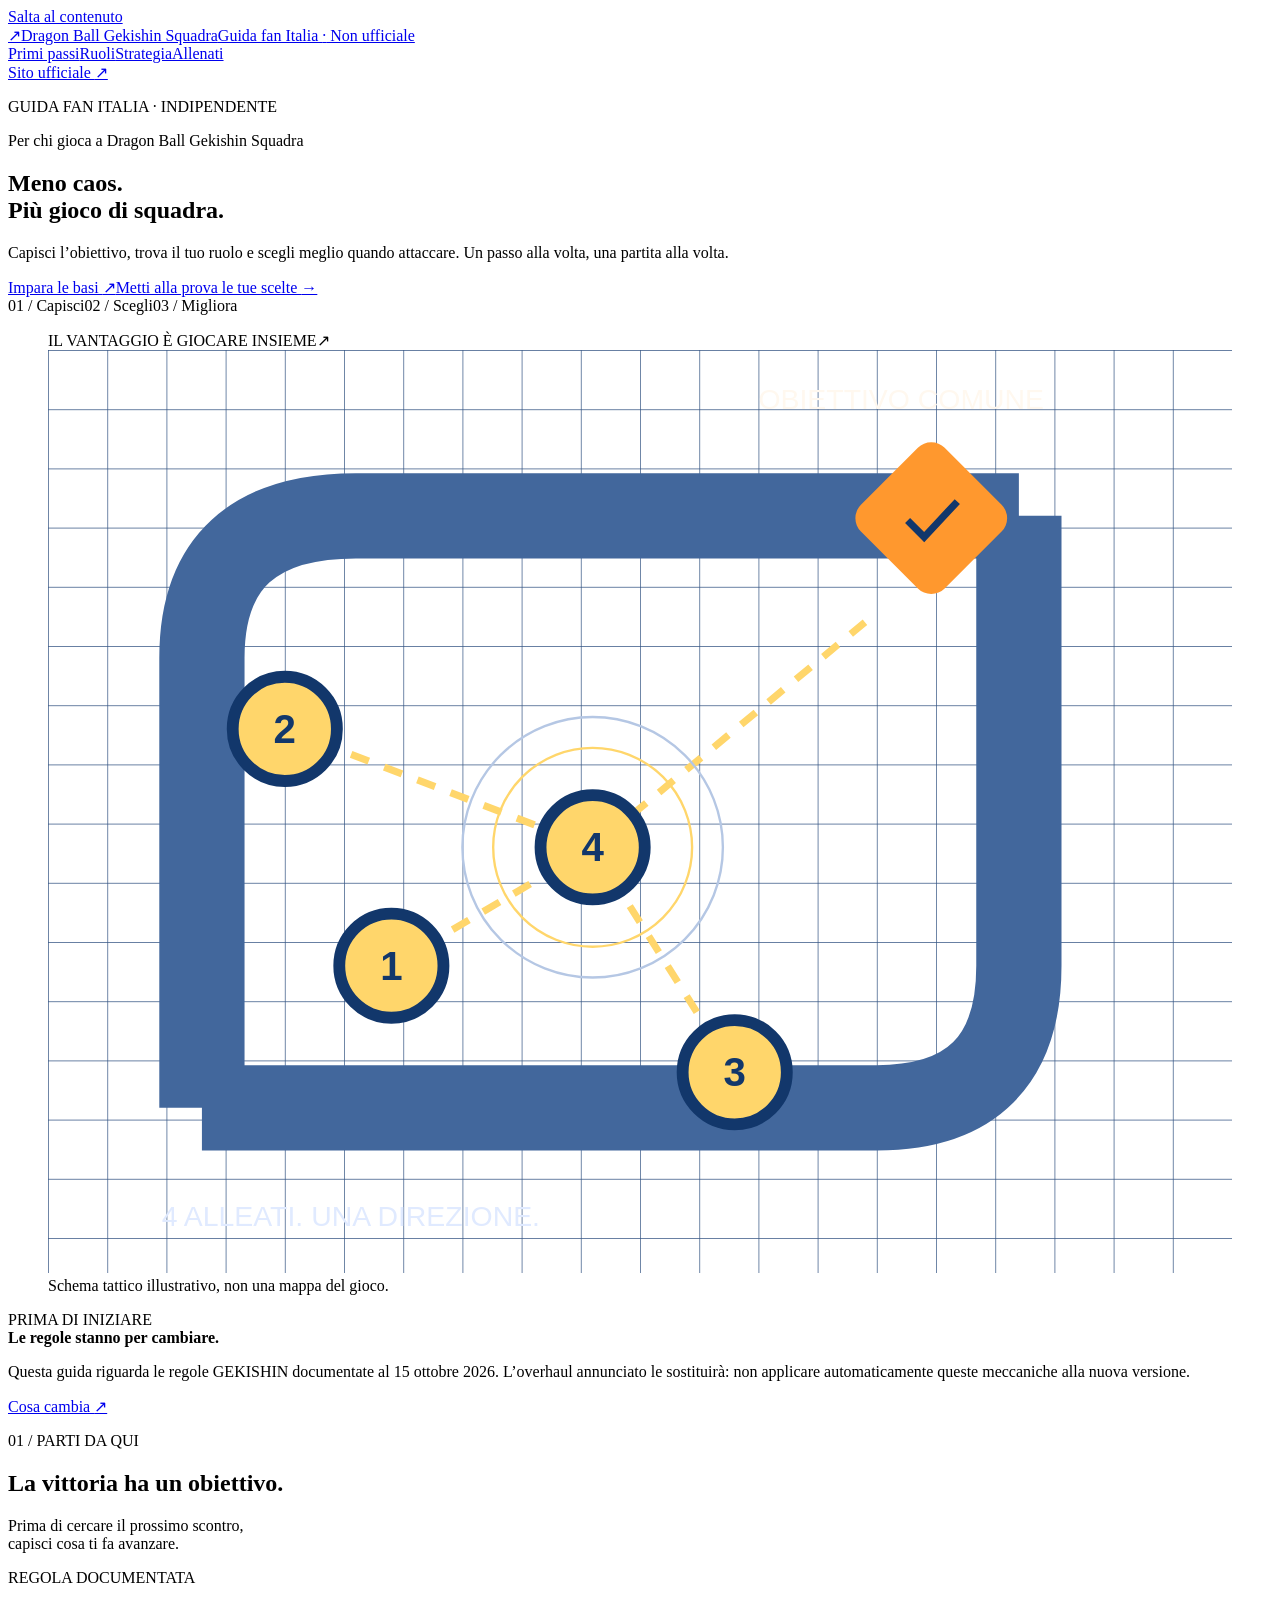
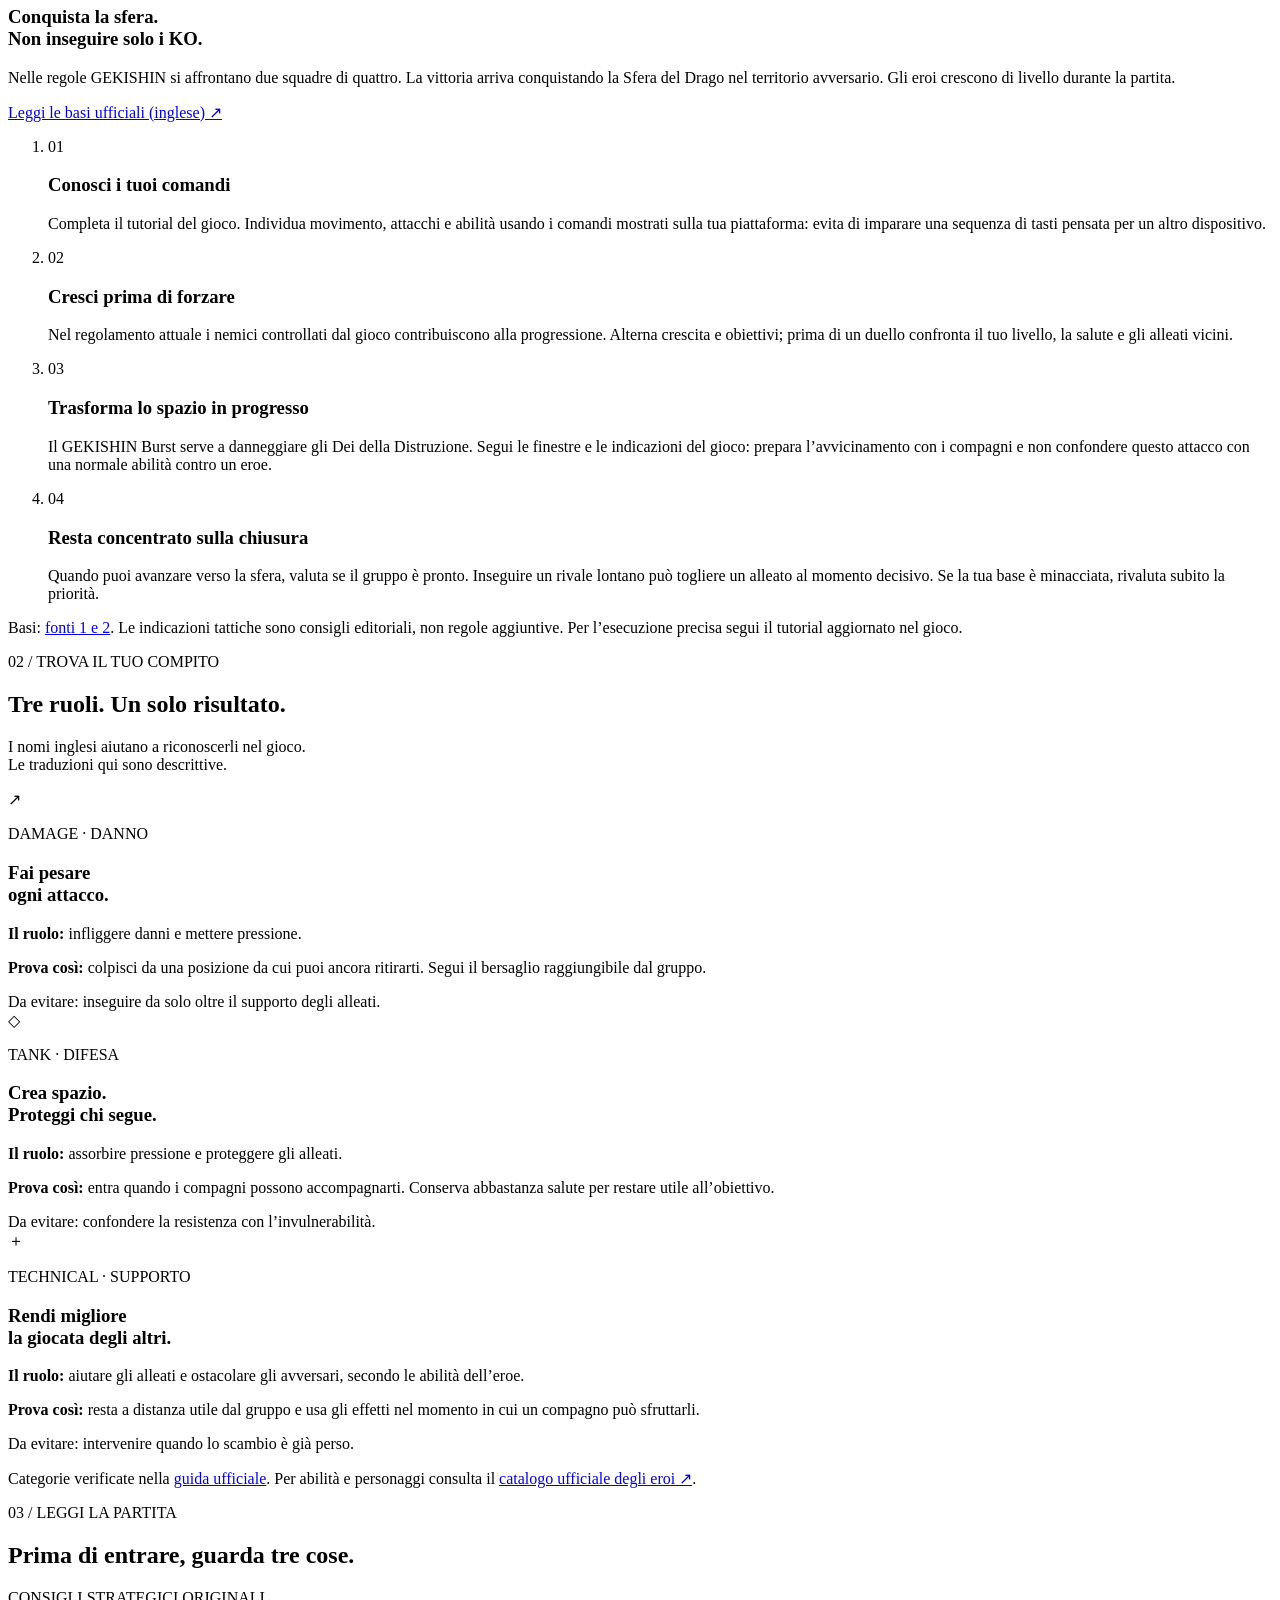
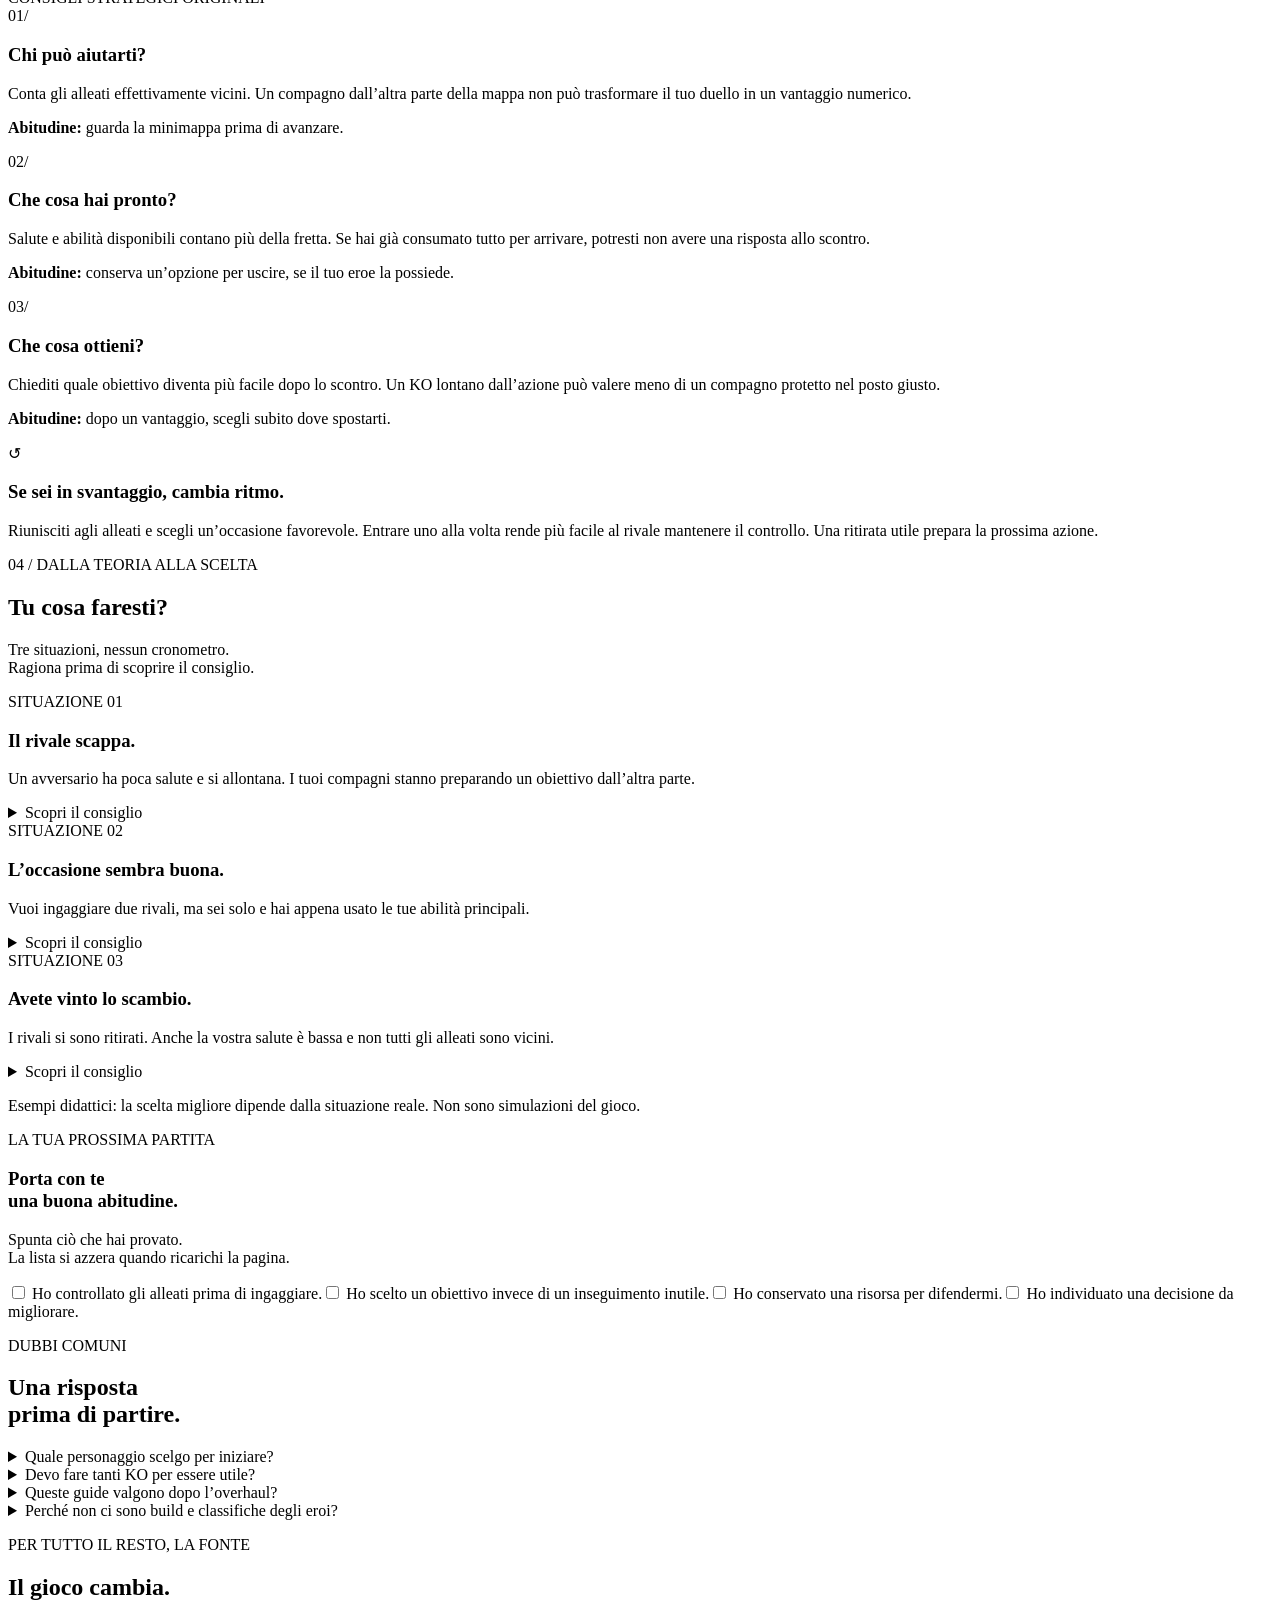
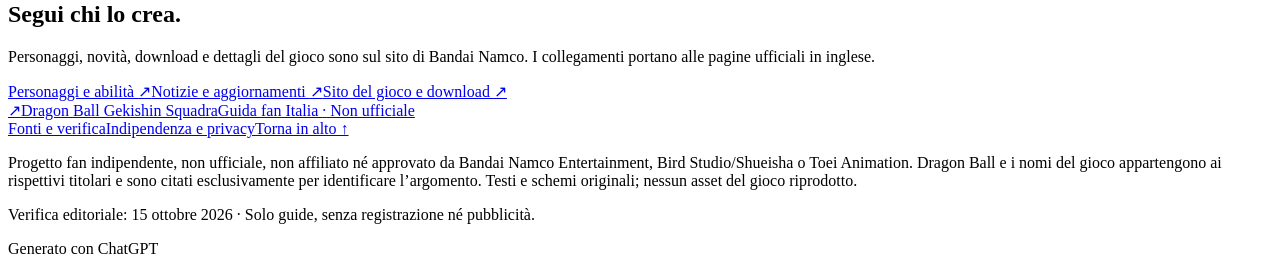
==== index.html @ c9250903 "Add files via upload" ====
<!doctype html>
<html lang="it">
<head>
  <meta charset="utf-8"><meta name="viewport" content="width=device-width, initial-scale=1">
  <title>Dragon Ball Gekishin Squadra — Guida fan Italia</title>
  <meta name="description" content="Guida fan indipendente in italiano a Dragon Ball Gekishin Squadra: impara le basi, scopri i ruoli e migliora le tue strategie. Sito non ufficiale, con consigli originali e collegamenti alle fonti ufficiali. Non affiliato a Bandai Namco.">
  <meta name="theme-color" content="#12376b">
  <link rel="icon" href="assets/favicon.svg" type="image/svg+xml">
  <link rel="stylesheet" href="assets/style.css"><script src="assets/app.js" defer></script>
</head>
<body>
<a class="skip" href="#contenuto">Salta al contenuto</a>
<header class="site-header"><div class="wrap header-inner">
  <a class="brand" href="./" aria-label="Dragon Ball Gekishin Squadra — Guida fan Italia, pagina iniziale"><span class="brand-mark" aria-hidden="true">↗</span><span class="brand-copy"><span class="brand-name">Dragon Ball Gekishin Squadra</span><span class="brand-subtitle">Guida fan Italia <span aria-hidden="true">·</span> Non ufficiale</span></span></a>
  <nav aria-label="Navigazione principale"><a href="#inizia">Primi passi</a><a href="#ruoli">Ruoli</a><a href="#strategie">Strategia</a><a href="#allenati">Allenati</a></nav>
  <a class="official-top" href="https://dbg-squadra.bn-ent.net/en-gb/">Sito ufficiale <span aria-hidden="true">↗</span></a>
</div></header>
<main id="contenuto" tabindex="-1">
<section class="hero wrap" aria-labelledby="titolo">
  <div class="hero-copy"><p class="eyebrow"><span class="status-dot" aria-hidden="true"></span> GUIDA FAN ITALIA · INDIPENDENTE</p>
    <p class="game-name">Per chi gioca a Dragon Ball Gekishin Squadra</p>
    <h1 id="titolo">Meno caos.<br>Più <span>gioco di squadra.</span></h1>
    <p class="lead">Capisci l’obiettivo, trova il tuo ruolo e scegli meglio quando attaccare. Un passo alla volta, una partita alla volta.</p>
    <div class="hero-actions"><a class="button primary" href="#inizia">Impara le basi <span aria-hidden="true">↗</span></a><a class="text-link" href="#allenati">Metti alla prova le tue scelte <span aria-hidden="true">→</span></a></div>
    <div class="hero-meta"><span>01 / Capisci</span><span>02 / Scegli</span><span>03 / Migliora</span></div>
  </div>
  <figure class="board"><div class="board-top"><span>IL VANTAGGIO È GIOCARE INSIEME</span><span aria-hidden="true">↗</span></div>
    <svg viewBox="0 0 500 390" role="img" aria-labelledby="board-title board-desc"><title id="board-title">Coordinarsi prima di avanzare</title><desc id="board-desc">Schema concettuale originale: quattro alleati si avvicinano lungo percorsi diversi e convergono verso un obiettivo comune. Non rappresenta la mappa del gioco.</desc>
    <defs><pattern id="grid" width="25" height="25" patternUnits="userSpaceOnUse"><path d="M 25 0 L 0 0 0 25" fill="none" stroke="#355584" stroke-width="0.6"/></pattern><marker id="arrow" markerWidth="8" markerHeight="8" refX="6" refY="3" orient="auto"><path d="M0 0L6 3L0 6" fill="none" stroke="#ffd66b" stroke-width="1.5"/></marker></defs>
    <rect width="500" height="390" fill="url(#grid)"/><path d="M65 320 L65 130 Q65 70 130 70 H410 M65 320 H350 Q410 320 410 260 V70" stroke="#42679c" stroke-width="36" fill="none"/>
    <path d="M145 260L230 210L345 115 M100 160L230 210 M290 305L230 210" fill="none" stroke="#ffd66b" stroke-width="3" stroke-dasharray="8 7" marker-end="url(#arrow)"/>
    <circle cx="230" cy="210" r="42" fill="none" stroke="#ffd66b" stroke-width="1"/><circle cx="230" cy="210" r="55" fill="none" stroke="#b5c7e4" stroke-width="1"/>
    <g fill="#ffd66b" stroke="#12376b" stroke-width="5"><circle cx="145" cy="260" r="22"/><circle cx="100" cy="160" r="22"/><circle cx="290" cy="305" r="22"/><circle cx="230" cy="210" r="22"/></g>
    <g fill="#12376b" text-anchor="middle" font-family="Arial,sans-serif" font-size="17" font-weight="700"><text x="145" y="266">1</text><text x="100" y="166">2</text><text x="290" y="311">3</text><text x="230" y="216">4</text></g>
    <rect x="348" y="46" width="50" height="50" rx="8" transform="rotate(45 373 71)" fill="#ff982e"/><path d="M363 72L370 79L384 64" fill="none" stroke="#12376b" stroke-width="3"/>
    <text x="300" y="25" fill="#fff8ef" font-family="Arial,sans-serif" font-size="12">OBIETTIVO COMUNE</text><text x="48" y="370" fill="#e0eaff" font-family="Arial,sans-serif" font-size="12">4 ALLEATI. UNA DIREZIONE.</text>
    </svg><figcaption>Schema tattico illustrativo, non una mappa del gioco.</figcaption>
  </figure>
</section>
<aside class="version wrap" aria-label="Validità delle guide"><span class="version-label">PRIMA DI INIZIARE</span><div><strong>Le regole stanno per cambiare.</strong><p>Questa guida riguarda le regole GEKISHIN documentate al <time datetime="2026-10-15">15 ottobre 2026</time>. L’overhaul annunciato le sostituirà: non applicare automaticamente queste meccaniche alla nuova versione.</p></div><a href="note.html#aggiornamenti">Cosa cambia <span aria-hidden="true">↗</span></a></aside>
<section class="section wrap" id="inizia" aria-labelledby="inizia-title"><div class="section-heading"><div><p class="eyebrow">01 / PARTI DA QUI</p><h2 id="inizia-title">La vittoria ha un obiettivo.</h2></div><p>Prima di cercare il prossimo scontro,<br>capisci cosa ti fa avanzare.</p></div>
  <div class="basics"><article class="objective"><span class="pill">REGOLA DOCUMENTATA</span><h3>Conquista la sfera.<br>Non inseguire solo i KO.</h3><p>Nelle regole GEKISHIN si affrontano due squadre di quattro. La vittoria arriva conquistando la Sfera del Drago nel territorio avversario. Gli eroi crescono di livello durante la partita.</p><a href="https://dbg-squadra.bn-ent.net/en-gb/howto">Leggi le basi ufficiali (inglese) ↗</a></article>
  <ol class="steps"><li><span class="step-number">01</span><div><h3>Conosci i tuoi comandi</h3><p>Completa il tutorial del gioco. Individua movimento, attacchi e abilità usando i comandi mostrati sulla tua piattaforma: evita di imparare una sequenza di tasti pensata per un altro dispositivo.</p></div></li><li><span class="step-number">02</span><div><h3>Cresci prima di forzare</h3><p>Nel regolamento attuale i nemici controllati dal gioco contribuiscono alla progressione. Alterna crescita e obiettivi; prima di un duello confronta il tuo livello, la salute e gli alleati vicini.</p></div></li><li><span class="step-number">03</span><div><h3>Trasforma lo spazio in progresso</h3><p>Il GEKISHIN Burst serve a danneggiare gli Dei della Distruzione. Segui le finestre e le indicazioni del gioco: prepara l’avvicinamento con i compagni e non confondere questo attacco con una normale abilità contro un eroe.</p></div></li><li><span class="step-number">04</span><div><h3>Resta concentrato sulla chiusura</h3><p>Quando puoi avanzare verso la sfera, valuta se il gruppo è pronto. Inseguire un rivale lontano può togliere un alleato al momento decisivo. Se la tua base è minacciata, rivaluta subito la priorità.</p></div></li></ol>
  </div><p class="source-note">Basi: <a href="note.html#fonti">fonti 1 e 2</a>. Le indicazioni tattiche sono consigli editoriali, non regole aggiuntive. Per l’esecuzione precisa segui il tutorial aggiornato nel gioco.</p>
</section>
<section class="role-section" id="ruoli" aria-labelledby="ruoli-title"><div class="wrap section"><div class="section-heading"><div><p class="eyebrow">02 / TROVA IL TUO COMPITO</p><h2 id="ruoli-title">Tre ruoli. Un solo risultato.</h2></div><p>I nomi inglesi aiutano a riconoscerli nel gioco.<br>Le traduzioni qui sono descrittive.</p></div>
<div class="role-grid"><article class="role-card"><span class="role-symbol" aria-hidden="true">↗</span><p class="eyebrow">DAMAGE · DANNO</p><h3>Fai pesare<br>ogni attacco.</h3><p><strong>Il ruolo:</strong> infliggere danni e mettere pressione.</p><p><strong>Prova così:</strong> colpisci da una posizione da cui puoi ancora ritirarti. Segui il bersaglio raggiungibile dal gruppo.</p><div class="avoid">Da evitare: inseguire da solo oltre il supporto degli alleati.</div></article>
<article class="role-card"><span class="role-symbol" aria-hidden="true">◇</span><p class="eyebrow">TANK · DIFESA</p><h3>Crea spazio.<br>Proteggi chi segue.</h3><p><strong>Il ruolo:</strong> assorbire pressione e proteggere gli alleati.</p><p><strong>Prova così:</strong> entra quando i compagni possono accompagnarti. Conserva abbastanza salute per restare utile all’obiettivo.</p><div class="avoid">Da evitare: confondere la resistenza con l’invulnerabilità.</div></article>
<article class="role-card"><span class="role-symbol" aria-hidden="true">＋</span><p class="eyebrow">TECHNICAL · SUPPORTO</p><h3>Rendi migliore<br>la giocata degli altri.</h3><p><strong>Il ruolo:</strong> aiutare gli alleati e ostacolare gli avversari, secondo le abilità dell’eroe.</p><p><strong>Prova così:</strong> resta a distanza utile dal gruppo e usa gli effetti nel momento in cui un compagno può sfruttarli.</p><div class="avoid">Da evitare: intervenire quando lo scambio è già perso.</div></article></div>
<p class="source-note">Categorie verificate nella <a href="https://dbg-squadra.bn-ent.net/en-gb/howto">guida ufficiale</a>. Per abilità e personaggi consulta il <a href="https://dbg-squadra.bn-ent.net/en-gb/hero">catalogo ufficiale degli eroi ↗</a>.</p></div></section>
<section class="section wrap" id="strategie" aria-labelledby="strategie-title"><div class="section-heading"><div><p class="eyebrow">03 / LEGGI LA PARTITA</p><h2 id="strategie-title">Prima di entrare, guarda tre cose.</h2></div><span class="pill">CONSIGLI STRATEGICI ORIGINALI</span></div>
<div class="strategy-grid"><article><span class="large-number">01<span aria-hidden="true">/</span></span><h3>Chi può aiutarti?</h3><p>Conta gli alleati effettivamente vicini. Un compagno dall’altra parte della mappa non può trasformare il tuo duello in un vantaggio numerico.</p><p class="try"><strong>Abitudine:</strong> guarda la minimappa prima di avanzare.</p></article><article><span class="large-number">02<span aria-hidden="true">/</span></span><h3>Che cosa hai pronto?</h3><p>Salute e abilità disponibili contano più della fretta. Se hai già consumato tutto per arrivare, potresti non avere una risposta allo scontro.</p><p class="try"><strong>Abitudine:</strong> conserva un’opzione per uscire, se il tuo eroe la possiede.</p></article><article><span class="large-number">03<span aria-hidden="true">/</span></span><h3>Che cosa ottieni?</h3><p>Chiediti quale obiettivo diventa più facile dopo lo scontro. Un KO lontano dall’azione può valere meno di un compagno protetto nel posto giusto.</p><p class="try"><strong>Abitudine:</strong> dopo un vantaggio, scegli subito dove spostarti.</p></article></div>
<div class="reset-note"><span aria-hidden="true">↺</span><div><h3>Se sei in svantaggio, cambia ritmo.</h3><p>Riunisciti agli alleati e scegli un’occasione favorevole. Entrare uno alla volta rende più facile al rivale mantenere il controllo. Una ritirata utile prepara la prossima azione.</p></div></div></section>
<section class="practice-section" id="allenati" aria-labelledby="allenati-title"><div class="wrap section"><div class="section-heading"><div><p class="eyebrow">04 / DALLA TEORIA ALLA SCELTA</p><h2 id="allenati-title">Tu cosa faresti?</h2></div><p>Tre situazioni, nessun cronometro.<br>Ragiona prima di scoprire il consiglio.</p></div>
<div class="exercise-grid">
<article class="exercise"><span class="pill">SITUAZIONE 01</span><h3>Il rivale scappa.</h3><p>Un avversario ha poca salute e si allontana. I tuoi compagni stanno preparando un obiettivo dall’altra parte.</p><details><summary>Scopri il consiglio</summary><div class="answer"><strong>Valuta prima l’obiettivo del gruppo.</strong><p>Un inseguimento lungo lascia i compagni senza di te. Se il KO non è rapido e sicuro, riunisciti alla squadra. Il vantaggio deve diventare progresso.</p></div></details></article>
<article class="exercise"><span class="pill">SITUAZIONE 02</span><h3>L’occasione sembra buona.</h3><p>Vuoi ingaggiare due rivali, ma sei solo e hai appena usato le tue abilità principali.</p><details><summary>Scopri il consiglio</summary><div class="answer"><strong>Prendi tempo e cerca supporto.</strong><p>Una posizione invitante non basta: ti mancano risorse e alleati. Riposizionati, aspetta il recupero delle abilità e cerca una finestra più favorevole.</p></div></details></article>
<article class="exercise"><span class="pill">SITUAZIONE 03</span><h3>Avete vinto lo scambio.</h3><p>I rivali si sono ritirati. Anche la vostra salute è bassa e non tutti gli alleati sono vicini.</p><details><summary>Scopri il consiglio</summary><div class="answer"><strong>Controlla le risorse prima di continuare.</strong><p>Il vantaggio non obbliga ad attaccare subito. Se potete avanzare insieme, sfruttatelo; altrimenti recuperate e riorganizzatevi. Evitate di regalare il contrattacco.</p></div></details></article>
</div><p class="source-note">Esempi didattici: la scelta migliore dipende dalla situazione reale. Non sono simulazioni del gioco.</p>
<div class="checklist"><div><p class="eyebrow">LA TUA PROSSIMA PARTITA</p><h3>Porta con te<br>una buona abitudine.</h3><p>Spunta ciò che hai provato.<br>La lista si azzera quando ricarichi la pagina.</p></div><div class="check-items"><label><input type="checkbox"> Ho controllato gli alleati prima di ingaggiare.</label><label><input type="checkbox"> Ho scelto un obiettivo invece di un inseguimento inutile.</label><label><input type="checkbox"> Ho conservato una risorsa per difendermi.</label><label><input type="checkbox"> Ho individuato una decisione da migliorare.</label><p id="check-progress" class="progress" role="status" hidden></p><button id="reset-check" class="reset-button" type="button" hidden>Azzera la lista</button></div></div>
</div></section>
<section class="section wrap faq" aria-labelledby="faq-title"><div><p class="eyebrow">DUBBI COMUNI</p><h2 id="faq-title">Una risposta<br>prima di partire.</h2></div><div>
<details><summary>Quale personaggio scelgo per iniziare?</summary><p>Scegline uno di cui capisci lo scopo delle abilità e usalo per alcune partite. Cambia una cosa alla volta: prima il posizionamento, poi il momento degli attacchi. Per le abilità aggiornate usa le descrizioni nel gioco e il <a href="https://dbg-squadra.bn-ent.net/en-gb/hero">catalogo ufficiale</a>.</p></details>
<details><summary>Devo fare tanti KO per essere utile?</summary><p>Puoi aiutare proteggendo un alleato, creando spazio o partecipando all’obiettivo. Valuta cosa la tua decisione ha permesso alla squadra, oltre al risultato del singolo duello.</p></details>
<details><summary>Queste guide valgono dopo l’overhaul?</summary><p>I consigli generali sul coordinamento restano spunti da valutare. Ruoli, progressione e obiettivi descritti per GEKISHIN vanno invece ricontrollati: la revisione annunciata sostituirà il regolamento. Consulta le <a href="note.html#aggiornamenti">note sulle versioni</a>.</p></details>
<details><summary>Perché non ci sono build e classifiche degli eroi?</summary><p>Questo sito insegna a prendere decisioni. Non presenta una classifica competitiva o combinazioni “migliori” non validate. Le <a href="https://dbg-squadra.bn-ent.net/en-gb/news">notizie ufficiali</a> riportano i cambiamenti al bilanciamento.</p></details></div></section>
<section class="official-section wrap" aria-labelledby="official-title"><div><p class="eyebrow">PER TUTTO IL RESTO, LA FONTE</p><h2 id="official-title">Il gioco cambia.<br>Segui chi lo crea.</h2><p>Personaggi, novità, download e dettagli del gioco sono sul sito di Bandai Namco. I collegamenti portano alle pagine ufficiali in inglese.</p></div><div class="official-links"><a href="https://dbg-squadra.bn-ent.net/en-gb/hero">Personaggi e abilità <span aria-hidden="true">↗</span></a><a href="https://dbg-squadra.bn-ent.net/en-gb/news">Notizie e aggiornamenti <span aria-hidden="true">↗</span></a><a href="https://dbg-squadra.bn-ent.net/en-gb/">Sito del gioco e download <span aria-hidden="true">↗</span></a></div></section>
</main>
<footer class="wrap"><div class="footer-top"><a class="brand" href="./" aria-label="Dragon Ball Gekishin Squadra — Guida fan Italia, pagina iniziale"><span class="brand-mark" aria-hidden="true">↗</span><span class="brand-copy"><span class="brand-name">Dragon Ball Gekishin Squadra</span><span class="brand-subtitle">Guida fan Italia <span aria-hidden="true">·</span> Non ufficiale</span></span></a><div><a href="note.html#fonti">Fonti e verifica</a><a href="note.html#indipendenza">Indipendenza e privacy</a><a href="#contenuto">Torna in alto ↑</a></div></div><p>Progetto fan indipendente, non ufficiale, non affiliato né approvato da Bandai Namco Entertainment, Bird Studio/Shueisha o Toei Animation. Dragon Ball e i nomi del gioco appartengono ai rispettivi titolari e sono citati esclusivamente per identificare l’argomento. Testi e schemi originali; nessun asset del gioco riprodotto.</p><p class="source-note">Verifica editoriale: 15 ottobre 2026 · Solo guide, senza registrazione né pubblicità.</p><p class="generation-watermark">Generato con ChatGPT</p></footer>
</body></html>
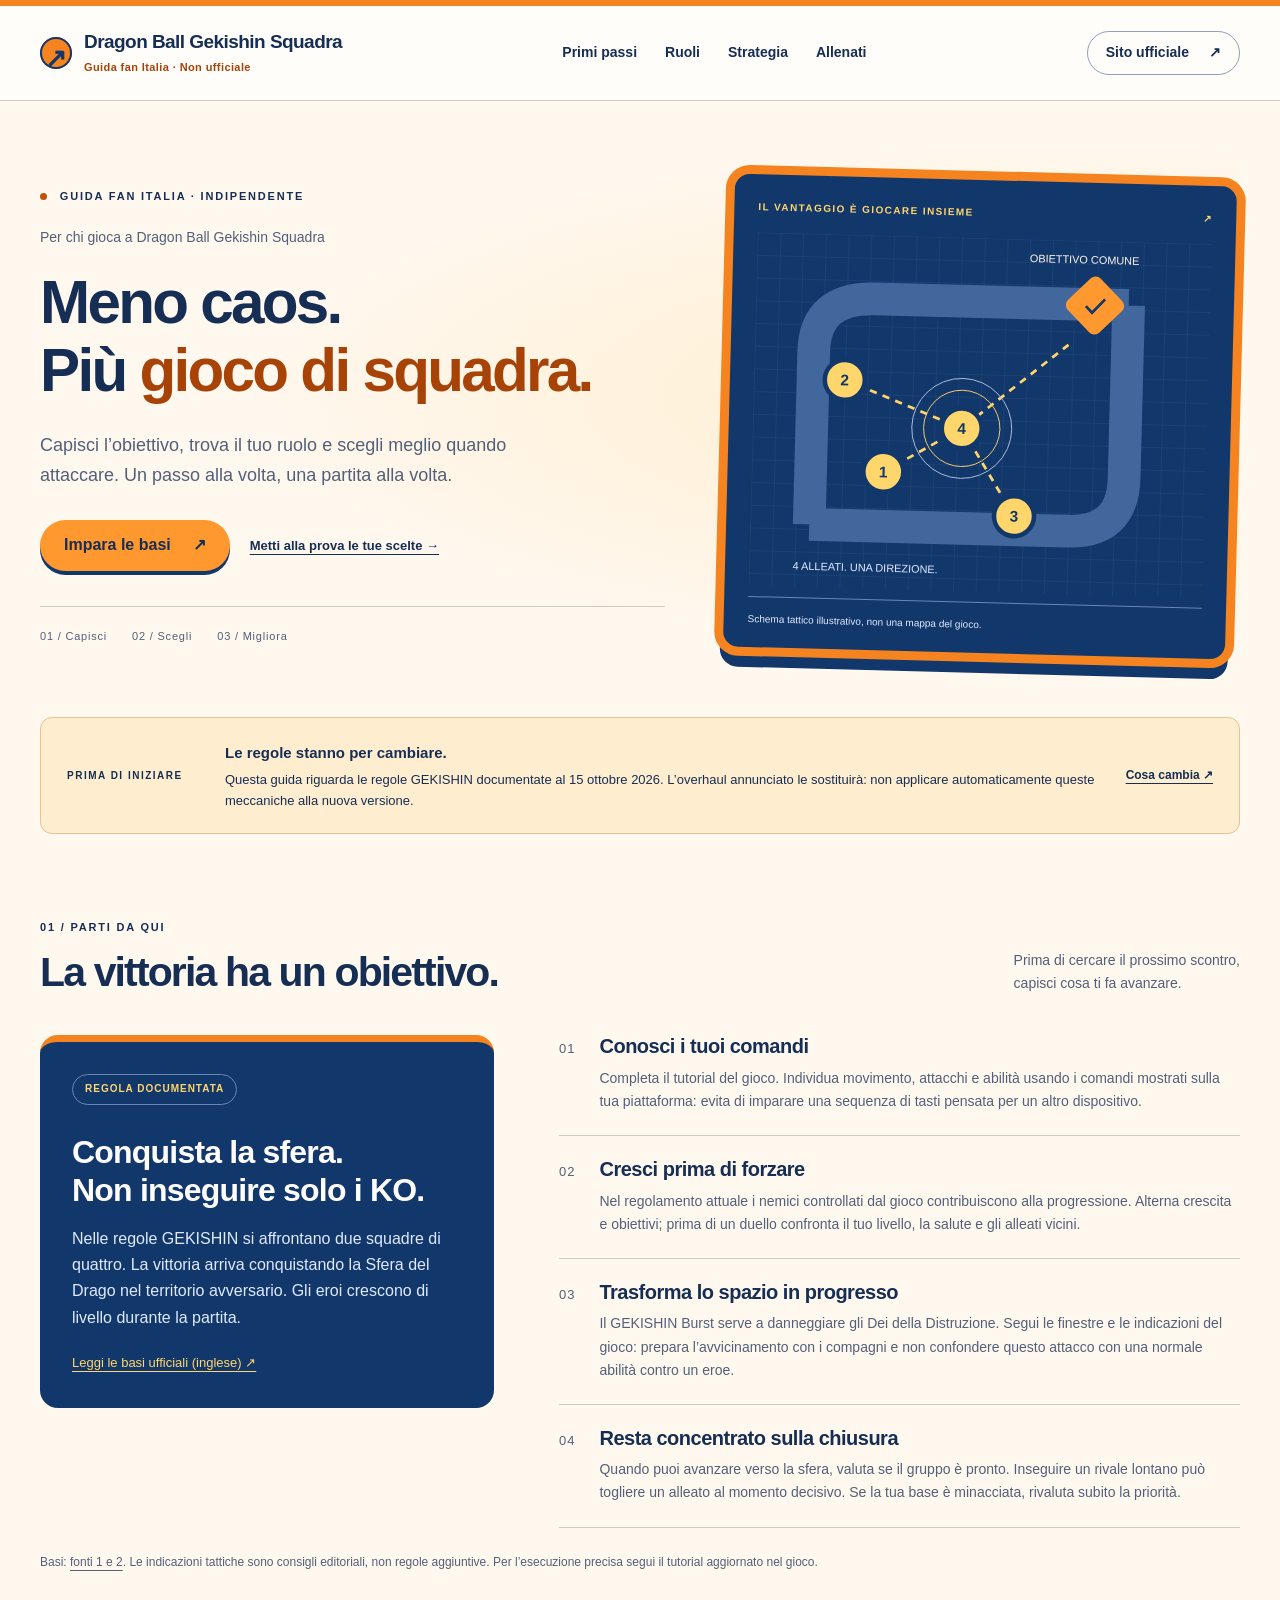
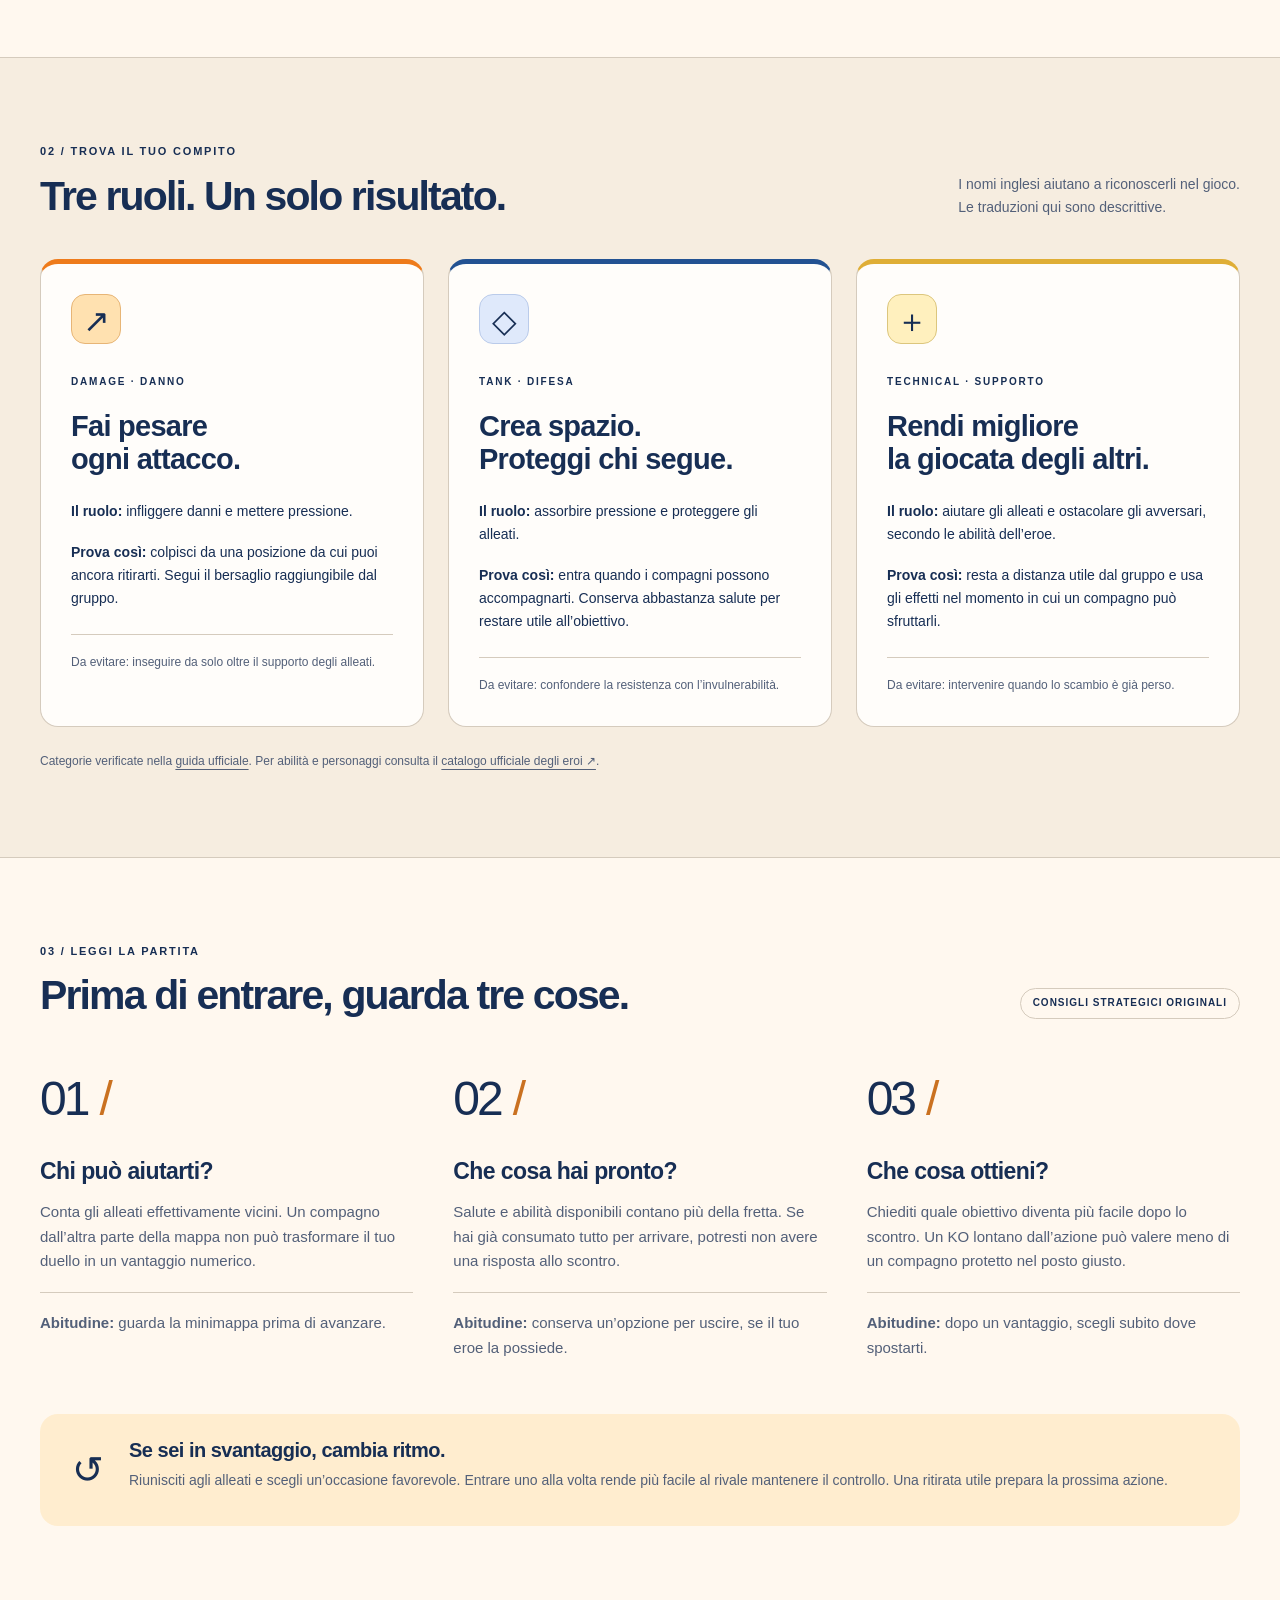
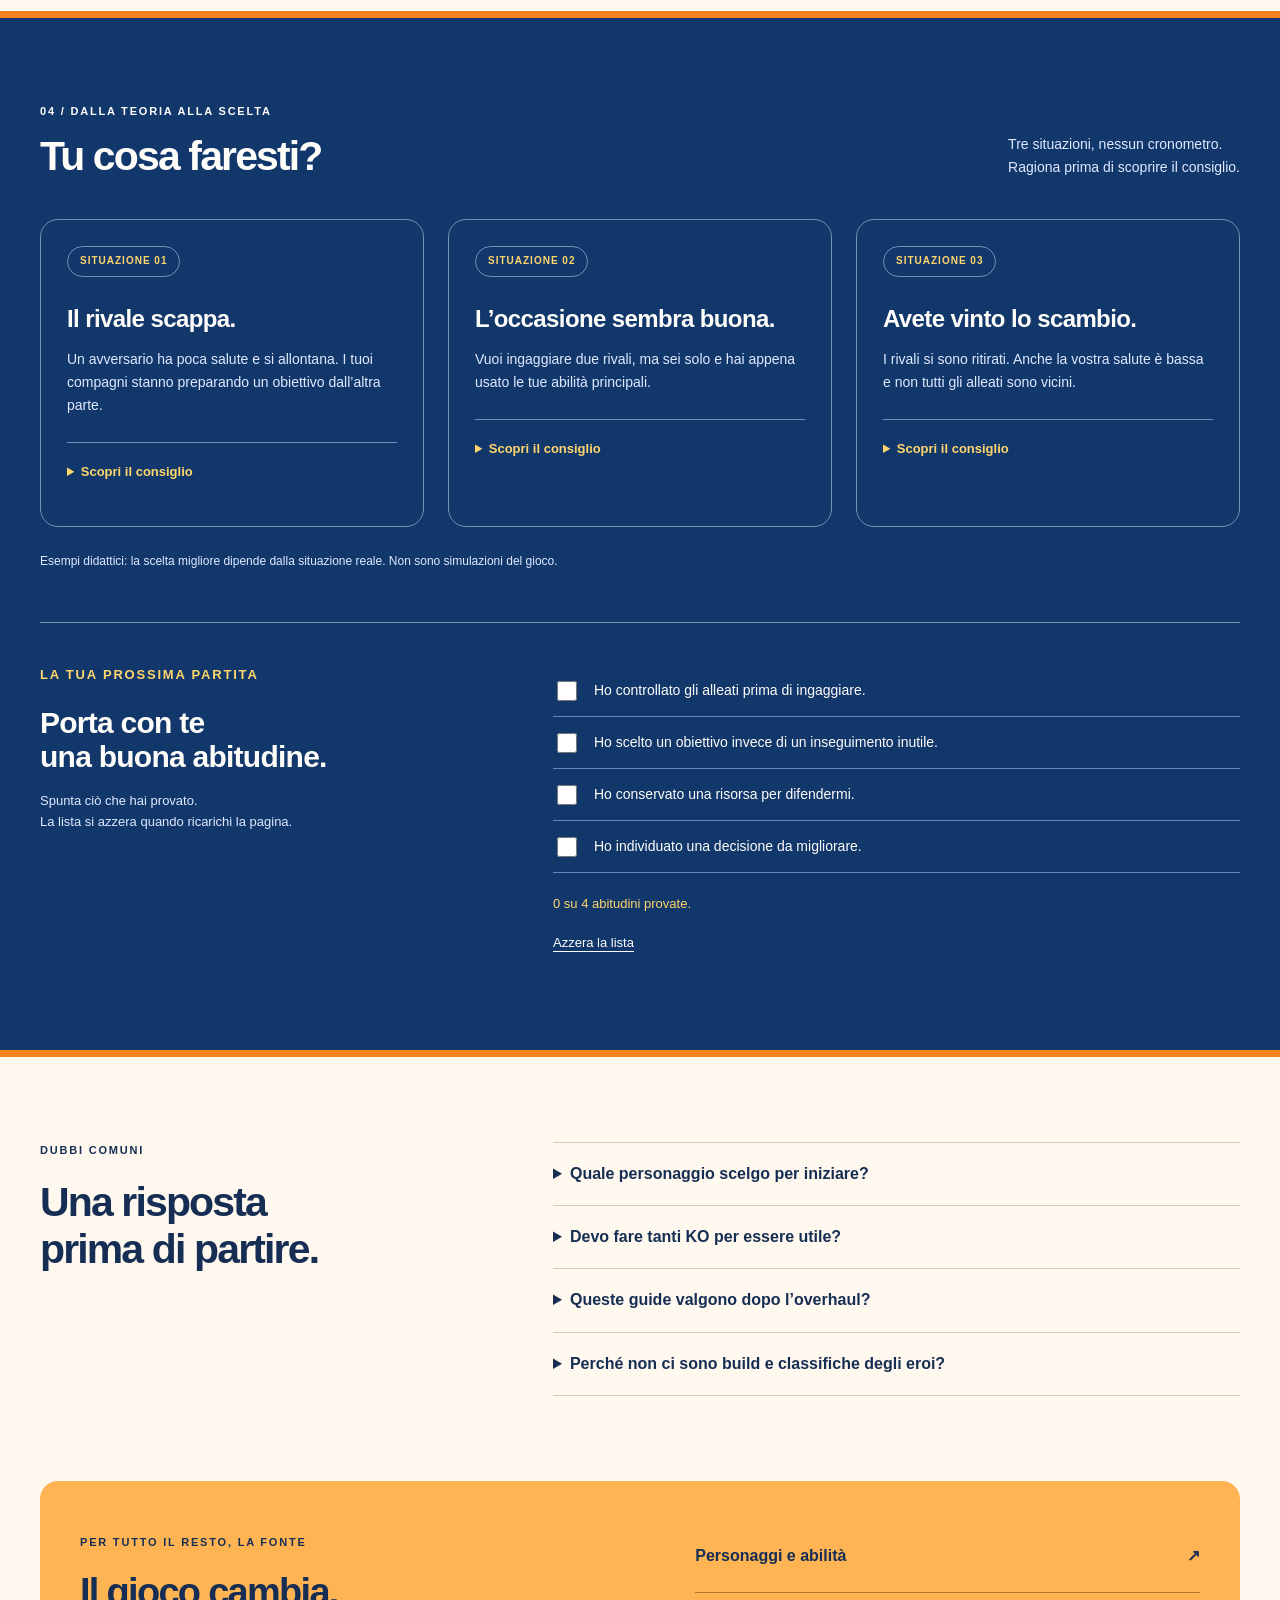
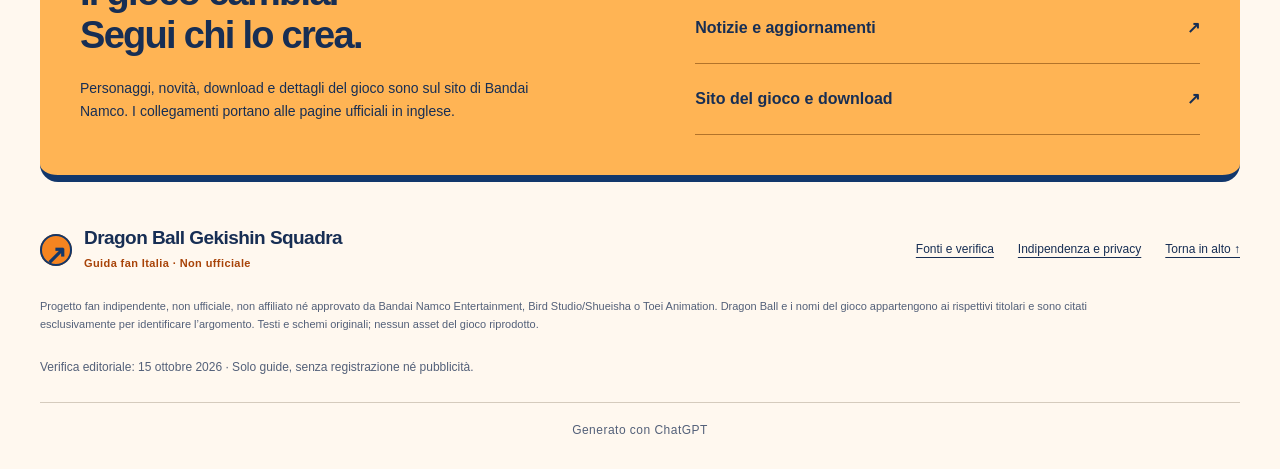
==== commit 6e641e95: "Fix published asset paths in index.html" ====
--- a/index.html
+++ b/index.html
@@ -5,8 +5,8 @@
   <title>Dragon Ball Gekishin Squadra — Guida fan Italia</title>
   <meta name="description" content="Guida fan indipendente in italiano a Dragon Ball Gekishin Squadra: impara le basi, scopri i ruoli e migliora le tue strategie. Sito non ufficiale, con consigli originali e collegamenti alle fonti ufficiali. Non affiliato a Bandai Namco.">
   <meta name="theme-color" content="#12376b">
-  <link rel="icon" href="assets/favicon.svg" type="image/svg+xml">
-  <link rel="stylesheet" href="assets/style.css"><script src="assets/app.js" defer></script>
+  <link rel="icon" href="favicon.svg" type="image/svg+xml">
+  <link rel="stylesheet" href="style.css"><script src="app.js" defer></script>
 </head>
 <body>
 <a class="skip" href="#contenuto">Salta al contenuto</a>
--- a/style.css
+++ b/style.css
@@ -0,0 +1,36 @@
+@charset "UTF-8";
+:root{--paper:#fff8ef;--white:#fffdfa;--ink:#172e54;--muted:#536079;--line:#d5cbbd;--green:#12376b;--lime:#ffd66b;--peach:#ff982e;--radius:18px}*{box-sizing:border-box}html{scroll-behavior:smooth;scroll-padding-top:32px}body{margin:0;background:var(--paper);color:var(--ink);font:16px/1.65 "Segoe UI",Arial,sans-serif}a{color:inherit;text-underline-offset:4px}a:hover{text-decoration-thickness:2px}button,input{font:inherit}button,a,input,summary{-webkit-tap-highlight-color:transparent}a,button,summary{touch-action:manipulation}:focus-visible{outline:3px solid #a83d00;outline-offset:5px}.wrap{max-width:1200px;margin-inline:auto;width:calc(100% - 80px)}.skip{position:absolute;left:16px;top:-100px;z-index:10;background:var(--lime);padding:12px}.skip:focus{top:12px}h1,h2,h3,p{margin-top:0}h1,h2,h3{line-height:1.13;letter-spacing:-.045em}h1{font-size:clamp(44px,4.7vw,68px);font-weight:750;margin-bottom:26px}h1 span{color:#a84308}h2{font-size:clamp(30px,3.2vw,44px);font-weight:650;margin-bottom:0}h3{font-size:24px;font-weight:650;letter-spacing:-.025em;margin-bottom:16px}p{margin-bottom:18px}.site-header{border-bottom:1px solid var(--line)}.header-inner{min-height:94px;display:flex;align-items:center;gap:35px;justify-content:space-between}.brand{font-size:25px;font-weight:750;letter-spacing:-1.2px;text-decoration:none;white-space:nowrap;display:inline-flex;align-items:center;gap:9px}.brand-dot{margin-left:-9px}.brand-mark{width:32px;height:32px;background:var(--green);color:var(--lime);border-radius:50%;display:grid;place-items:center;font-size:26px}.header-inner nav{display:flex;gap:28px}.header-inner nav a,.official-top{font-size:14px;font-weight:600;text-decoration:none;min-height:44px;display:inline-flex;align-items:center}.official-top{border:1px solid #91a1b9;border-radius:30px;padding:0 18px;gap:20px}.hero{padding-block:70px 55px;display:grid;grid-template-columns:1.2fr 1fr;gap:55px;align-items:center}.eyebrow{font-size:11px;font-weight:750;letter-spacing:1.8px;line-height:1.6;margin-bottom:20px}.status-dot{display:inline-block;width:7px;height:7px;border-radius:50%;background:#bf5008;margin-right:8px}.game-name{font-size:14px;color:var(--muted);margin-bottom:20px}.lead{font-size:18px;color:var(--muted);max-width:490px}.hero-actions{display:flex;align-items:center;flex-wrap:wrap;gap:20px;margin-top:30px}.button{border-radius:30px;min-height:50px;padding:12px 24px;display:inline-flex;align-items:center;justify-content:center;gap:22px;font-weight:650;text-decoration:none}.primary{background:var(--green);color:var(--white)}.primary:hover{background:#224d88}.text-link{font-size:13px;font-weight:600}.hero-meta{display:flex;gap:25px;border-top:1px solid var(--line);margin-top:35px;padding-top:20px;font-size:11px;letter-spacing:.8px;color:var(--muted)}.board{margin:0;background:var(--green);border-radius:24px;overflow:hidden;transform:rotate(1.5deg);box-shadow:0 17px 0 -6px #f4c895;padding:25px 24px 20px}.board-top{display:flex;justify-content:space-between;gap:12px;color:var(--lime);font-size:10px;letter-spacing:1.4px;font-weight:700;margin-bottom:16px}.board svg{display:block;width:100%;height:auto}.board figcaption{color:#e0eaff;font-size:10px;padding-top:14px;border-top:1px solid #6886b0;margin-top:10px}.version{background:#ffedcf;border:1px solid #e6c28f;border-radius:12px;padding:22px 26px;display:flex;gap:28px;align-items:center}.version-label{font-size:10px;letter-spacing:1.5px;font-weight:750;min-width:130px}.version strong{font-size:15px}.version p{font-size:13px;line-height:1.6;margin:3px 0 0}.version a{white-space:nowrap;font-size:12px;font-weight:700}.section{padding-block:85px}.section-heading{display:flex;justify-content:space-between;align-items:end;gap:40px;margin-bottom:40px}.section-heading .eyebrow{margin-bottom:12px}.section-heading>p{font-size:14px;color:var(--muted);margin:0}.basics{display:grid;grid-template-columns:.9fr 1.35fr;gap:65px}.objective{background:var(--green);color:var(--white);border-radius:var(--radius);padding:32px;align-self:start}.pill{display:inline-block;border:1px solid var(--line);border-radius:24px;padding:6px 12px;font-size:10px;letter-spacing:1px;font-weight:700}.objective .pill{color:var(--lime);border-color:#6886b0}.objective h3{font-size:32px;margin-top:28px;line-height:1.2}.objective p{color:#e0eaff}.objective a{font-size:13px;color:var(--lime)}.steps{list-style:none;padding:0;margin:0}.steps li{display:flex;gap:24px;border-bottom:1px solid var(--line);padding:0 0 22px;margin-bottom:22px}.steps li:last-child{margin-bottom:0}.step-number{font-size:13px;letter-spacing:1px;color:var(--muted);padding-top:3px}.steps h3{font-size:20px;margin-bottom:9px}.steps p{font-size:14px;color:var(--muted);margin:0}.source-note{color:var(--muted);font-size:12px;margin:25px 0 0}.role-section{background:#f6ede0;border-block:1px solid var(--line)}.role-grid,.strategy-grid,.exercise-grid{display:grid;grid-template-columns:repeat(3,1fr);gap:24px}.role-card{background:var(--white);border:1px solid var(--line);padding:30px;border-radius:var(--radius)}.role-symbol{display:grid;place-items:center;width:50px;height:50px;background:#ffe1b0;border:1px solid #e7b576;font-size:32px;border-radius:14px;margin-bottom:30px}.role-card:nth-child(2) .role-symbol{background:#dfe9fb;border-color:#bacbea}.role-card:nth-child(3) .role-symbol{background:#fff0be;border-color:#dcc67d}.role-card .eyebrow{font-size:10px}.role-card h3{font-size:29px;margin-bottom:24px}.role-card p{font-size:14px}.avoid{font-size:12px;border-top:1px solid var(--line);padding-top:18px;color:var(--muted);margin-top:24px}.strategy-grid{gap:40px}.large-number{font-size:48px;font-weight:350;letter-spacing:-3px;display:block;margin-bottom:20px}.large-number span{color:#ca7120;padding-left:12px}.strategy-grid h3{font-size:23px}.strategy-grid p{font-size:15px;color:var(--muted)}.try{border-top:1px solid var(--line);padding-top:18px}.reset-note{display:flex;gap:25px;background:#ffedcf;padding:25px 32px;border-radius:var(--radius);margin-top:35px}.reset-note>span{font-size:38px}.reset-note h3{font-size:20px;margin-bottom:8px}.reset-note p{font-size:14px;margin:0;color:var(--muted)}.practice-section{background:var(--green);color:var(--white)}.practice-section .section-heading>p,.practice-section .source-note{color:#e0eaff}.exercise{border:1px solid #7790b5;border-radius:var(--radius);padding:26px}.exercise .pill{border-color:#7790b5;color:var(--lime)}.exercise h3{font-size:24px;margin-top:28px}.exercise>p{font-size:14px;color:#e0eaff}.exercise details{border-top:1px solid #7790b5;margin-top:25px}.exercise summary{color:var(--lime);font-size:13px}.exercise .answer{font-size:14px;padding:10px 0}.answer p{margin:12px 0 0;color:#e0eaff}summary{cursor:pointer;padding:18px 0;font-weight:650;min-height:48px}details[open] summary{margin-bottom:4px}summary::marker{color:inherit}.checklist{border-top:1px solid #7790b5;margin-top:50px;padding-top:42px;display:grid;grid-template-columns:1fr 1.5fr;gap:55px}.checklist .eyebrow{color:var(--lime)}.checklist h3{font-size:30px}.checklist p{font-size:13px;color:#e0eaff}.check-items label{display:flex;align-items:center;gap:14px;min-height:52px;cursor:pointer;font-size:14px;border-bottom:1px solid #6886b0;padding-block:10px}.check-items input{accent-color:var(--lime);width:20px;height:20px;flex-shrink:0}.check-items .progress{color:var(--lime);margin:20px 0 6px}.reset-button{background:none;border:0;color:var(--white);text-decoration:underline;text-underline-offset:4px;padding:10px 0;min-height:44px;cursor:pointer;font-size:13px}.practice-section :focus-visible,.objective :focus-visible{outline-color:var(--lime)}.faq{display:grid;grid-template-columns:1fr 1.5fr;gap:55px}.faq details{border-bottom:1px solid var(--line)}.faq details:first-child{border-top:1px solid var(--line)}.faq summary{font-size:16px}.faq details p{font-size:14px;color:var(--muted)}.official-section{background:#ffb454;border-radius:var(--radius);padding:40px;display:grid;grid-template-columns:1.1fr 1fr;gap:60px;align-items:center}.official-section h2{font-size:38px;margin-bottom:20px}.official-section p:not(.eyebrow){font-size:14px;max-width:450px;margin:0}.official-links a{display:flex;justify-content:space-between;gap:20px;padding:22px 0;border-bottom:1px solid #b2732a;text-decoration:none;font-weight:650}.official-links a:hover{text-decoration:underline}footer{padding-block:45px 28px}.footer-top{display:flex;justify-content:space-between;gap:25px;align-items:center;margin-bottom:25px}.footer-top>div{display:flex;gap:24px;flex-wrap:wrap}.footer-top>div a{font-size:12px;display:inline-flex;min-height:44px;align-items:center}footer>p{font-size:11px;color:var(--muted);max-width:1050px;margin-bottom:0}.document{max-width:820px;padding-block:60px}.document h1{font-size:48px}.document h2{font-size:30px;margin:48px 0 20px}.document h3{font-size:21px;margin-top:28px}.document p,.document li{font-size:16px}.document li{padding-bottom:14px}.document .callout{background:#ffedcf;padding:24px;border-radius:12px}.document .sources li{padding-bottom:25px}.document .sources p{font-size:14px;margin:8px 0 0}.document a{overflow-wrap:anywhere}[hidden]{display:none!important}
+@media(max-width:1050px){.wrap{width:calc(100% - 48px)}.header-inner{gap:20px}.header-inner nav{gap:18px}.brand{font-size:22px}.hero{gap:28px}.hero-actions{gap:16px}.role-card{padding:24px}.basics{gap:35px}.version{gap:20px}.version-label{min-width:100px}.official-top{padding-inline:12px}.role-card h3{font-size:25px}}
+@media(max-width:800px){.header-inner{flex-wrap:wrap;padding-block:18px;row-gap:10px}.header-inner nav{order:3;width:100%;justify-content:space-between;gap:12px}.hero{grid-template-columns:1fr;padding-top:42px}.hero-copy{max-width:620px}.board{max-width:520px;width:100%;justify-self:center;margin-top:15px}.version{flex-wrap:wrap;margin-top:20px}.version-label{width:100%}.version>div{flex:1;min-width:200px}.section{padding-block:60px}.section-heading{display:block}.section-heading>p,.section-heading>.pill{margin-top:20px}.basics,.faq,.checklist{grid-template-columns:1fr;gap:30px}.role-grid,.exercise-grid{grid-template-columns:1fr}.role-card h3 br{display:none}.role-symbol{float:right;margin-left:16px}.role-card p{max-width:580px}.strategy-grid{grid-template-columns:1fr;gap:25px}.large-number{float:left;margin:0 24px 0 0;font-size:38px}.strategy-grid article{border-bottom:1px solid var(--line);padding-bottom:20px}.strategy-grid article p{margin-left:78px}.strategy-grid .try{border:0;padding:0}.official-section{grid-template-columns:1fr;gap:20px;padding:28px}.footer-top{align-items:start;flex-direction:column}.footer-top>div{gap:16px}.document h1{font-size:40px}}
+@media(max-width:400px){.wrap{width:calc(100% - 32px)}h1{font-size:42px}.hero-meta{gap:12px;font-size:10px}.header-inner nav a{font-size:13px}.brand{font-size:21px}.official-top{font-size:12px;gap:10px}.board{padding:18px}.version{padding:20px}.objective{padding:25px}.steps li{gap:16px}.checklist h3{font-size:27px}.official-section h2{font-size:32px}}
+@media(prefers-reduced-motion:reduce){html{scroll-behavior:auto}*{transition:none!important;animation:none!important}}
+@media print{body{background:white;color:black;font-size:11pt}.site-header,.hero-actions,.official-top,.reset-button{display:none}.wrap{width:100%;max-width:none}.hero,.basics,.faq,.checklist,.official-section{display:block}.board{display:none}.section{padding-block:24px}.hero{padding-block:24px}h1{font-size:32pt}h2{font-size:24pt}.role-grid,.strategy-grid,.exercise-grid{display:block}article{break-inside:avoid;margin-bottom:20px}.role-section,.practice-section,.objective,.official-section{background:white;color:black}.practice-section p,.practice-section .section-heading>p,.practice-section .source-note,.objective p{color:black}.exercise summary,.exercise .pill,.objective a,.objective .pill,.checklist .eyebrow{color:black}.checklist p{color:black}footer{padding-top:20px}}
+
+/* Tema ispirato ai colori della divisa di Goku: arancio, blu e oro. */
+@media screen {
+ .site-header{border-top:6px solid #f58420;background:#fffdfa}
+ .brand-mark{background:#f58420;color:#12376b;box-shadow:inset 0 0 0 2px #12376b}
+ .hero{background:radial-gradient(ellipse at 85% 48%,#ffe2ac80,transparent 58%)}
+ .hero h1 span{color:#a84308}
+ .primary{background:#ff982e;color:#172e54;box-shadow:0 4px 0 #12376b}
+ .primary:hover{background:#ffb454;color:#172e54}
+ .board{border:9px solid #f58420;box-shadow:0 17px 0 -6px #12376b}
+ .objective{border-top:7px solid #f58420}
+ .role-card:first-child{border-top:5px solid #ee7b1b}
+ .role-card:nth-child(2){border-top:5px solid #235292}
+ .role-card:nth-child(3){border-top:5px solid #dfae36}
+ .practice-section{border-top:7px solid #f58420;border-bottom:7px solid #f58420}
+ .official-section{border-bottom:7px solid #12376b}
+}
+
+/* Identità del progetto: nome completo e natura non ufficiale sempre visibili. */
+.brand{white-space:normal;letter-spacing:0;gap:12px;max-width:350px}
+.brand-mark{flex-shrink:0}
+.brand-copy{display:block;min-width:0}
+.brand-name{display:block;font-size:19px;line-height:1.2;letter-spacing:-.55px;font-weight:750}
+.brand-subtitle{display:block;font-size:11px;line-height:1.5;letter-spacing:.4px;font-weight:650;color:#a84308;margin-top:5px}
+.footer-top .brand{max-width:360px}
+@media(max-width:1050px){.header-inner{flex-wrap:wrap;padding-block:18px;row-gap:10px}.header-inner nav{order:3;width:100%;justify-content:space-between}.header-inner .brand{max-width:420px}}
+@media(max-width:500px){.header-inner .brand{flex:1 1 100%;max-width:none}.header-inner .official-top{margin-left:44px}.brand-name{font-size:18px}.brand-subtitle{font-size:10px}.footer-top .brand{max-width:100%}}
+
+.generation-watermark{margin:24px 0 0;padding-top:18px;border-top:1px solid var(--line);max-width:none;color:var(--muted);font-size:12px;letter-spacing:.04em;text-align:center}
